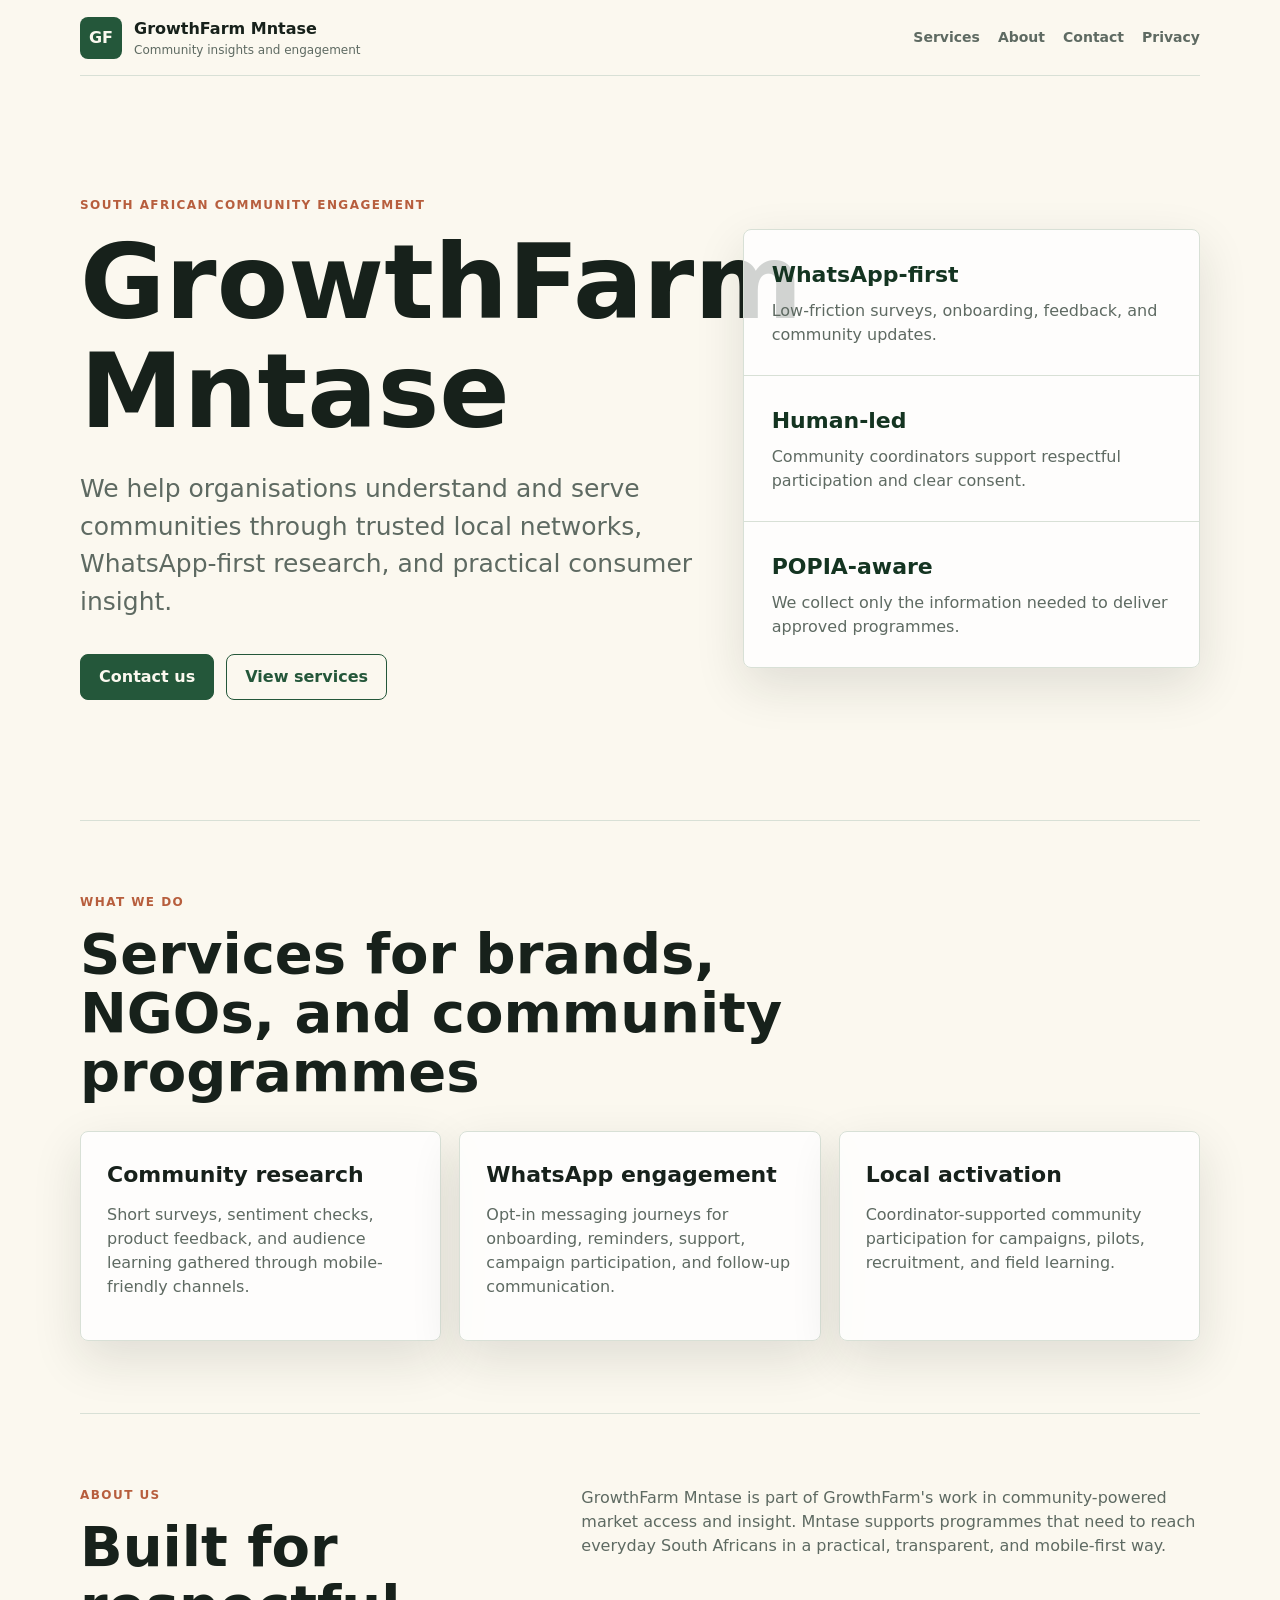
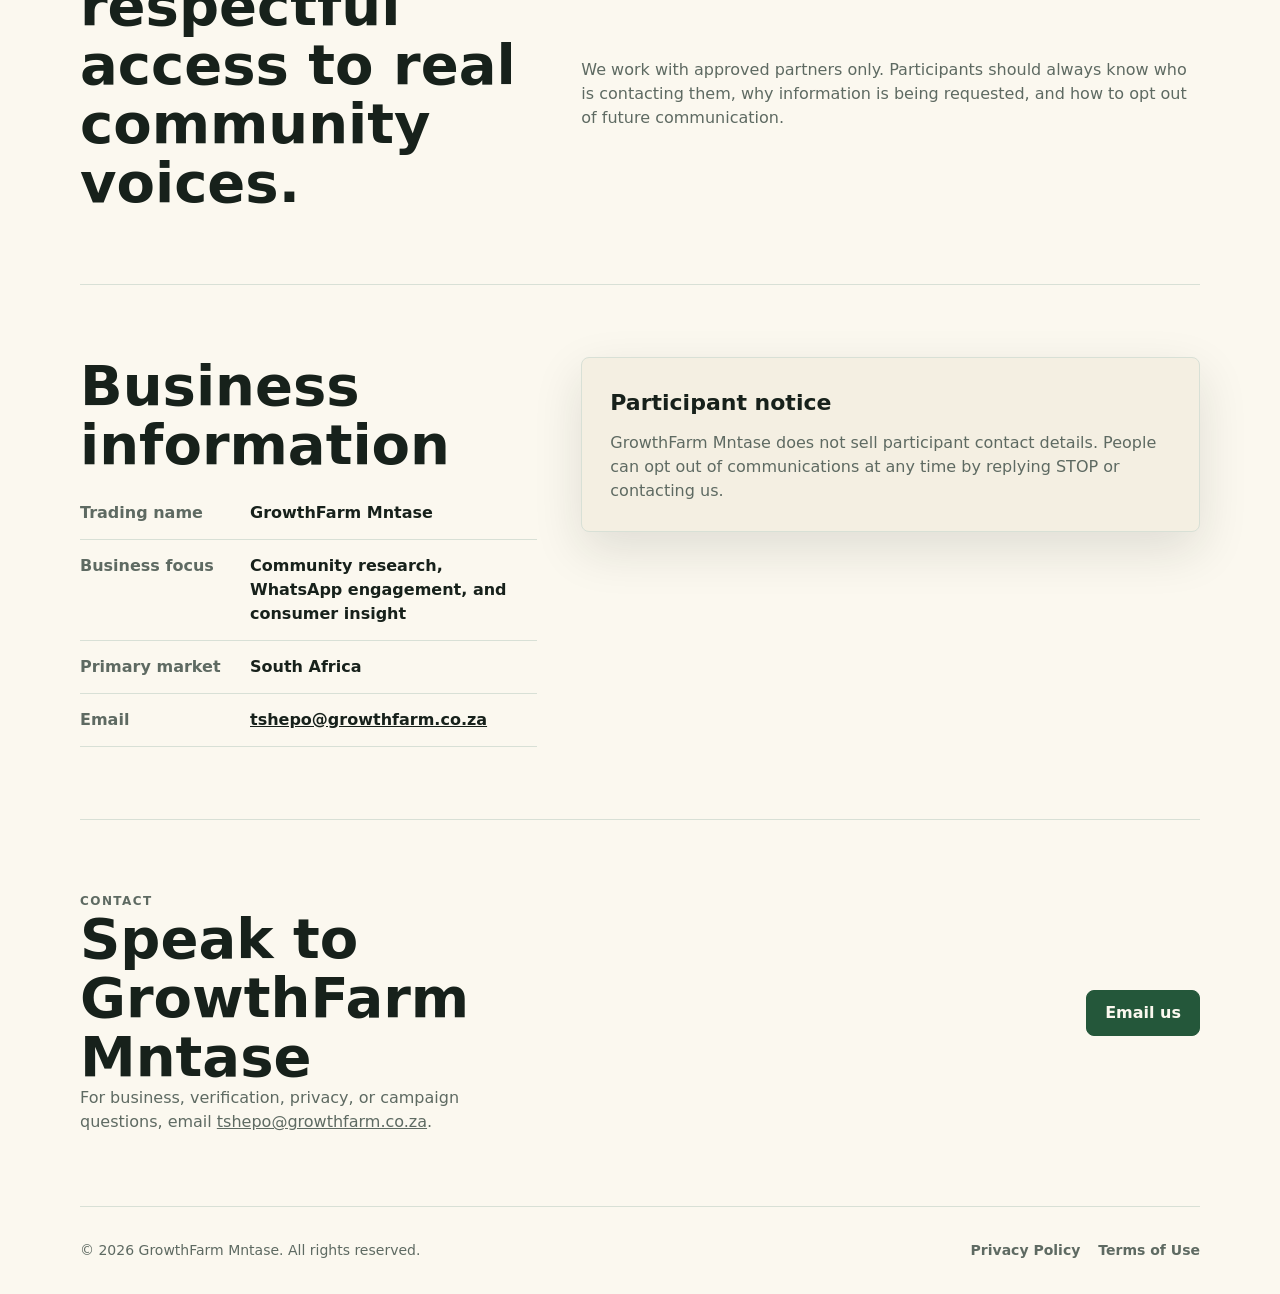
==== index.html @ 59406ae2 "mntase website" ====
<!doctype html>
<html lang="en">
  <head>
    <meta charset="utf-8" />
    <meta name="viewport" content="width=device-width, initial-scale=1" />
    <meta
      name="description"
      content="GrowthFarm Mntase is a South African community research and WhatsApp engagement platform connecting brands with everyday consumers."
    />
    <title>GrowthFarm Mntase | Community Engagement Platform</title>
    <link rel="stylesheet" href="./styles.css" />
  </head>
  <body>
    <header class="site-header">
      <a class="brand" href="./index.html" aria-label="GrowthFarm Mntase home">
        <span class="brand-mark">GF</span>
        <span>
          <strong>GrowthFarm Mntase</strong>
          <small>Community insights and engagement</small>
        </span>
      </a>
      <nav aria-label="Main navigation">
        <a href="#services">Services</a>
        <a href="#about">About</a>
        <a href="#contact">Contact</a>
        <a href="./privacy.html">Privacy</a>
      </nav>
    </header>

    <main>
      <section class="hero">
        <div class="hero-copy">
          <p class="eyebrow">South African community engagement</p>
          <h1>GrowthFarm Mntase</h1>
          <p class="lede">
            We help organisations understand and serve communities through trusted local
            networks, WhatsApp-first research, and practical consumer insight.
          </p>
          <div class="actions">
            <a class="button primary" href="#contact">Contact us</a>
            <a class="button secondary" href="#services">View services</a>
          </div>
        </div>
        <div class="hero-panel" aria-label="GrowthFarm Mntase summary">
          <div>
            <span class="metric">WhatsApp-first</span>
            <p>Low-friction surveys, onboarding, feedback, and community updates.</p>
          </div>
          <div>
            <span class="metric">Human-led</span>
            <p>Community coordinators support respectful participation and clear consent.</p>
          </div>
          <div>
            <span class="metric">POPIA-aware</span>
            <p>We collect only the information needed to deliver approved programmes.</p>
          </div>
        </div>
      </section>

      <section id="services" class="section">
        <div class="section-heading">
          <p class="eyebrow">What we do</p>
          <h2>Services for brands, NGOs, and community programmes</h2>
        </div>
        <div class="grid">
          <article class="card">
            <h3>Community research</h3>
            <p>
              Short surveys, sentiment checks, product feedback, and audience learning
              gathered through mobile-friendly channels.
            </p>
          </article>
          <article class="card">
            <h3>WhatsApp engagement</h3>
            <p>
              Opt-in messaging journeys for onboarding, reminders, support, campaign
              participation, and follow-up communication.
            </p>
          </article>
          <article class="card">
            <h3>Local activation</h3>
            <p>
              Coordinator-supported community participation for campaigns, pilots,
              recruitment, and field learning.
            </p>
          </article>
        </div>
      </section>

      <section id="about" class="section split">
        <div>
          <p class="eyebrow">About us</p>
          <h2>Built for respectful access to real community voices.</h2>
        </div>
        <div class="body-copy">
          <p>
            GrowthFarm Mntase is part of GrowthFarm's work in community-powered
            market access and insight. Mntase supports programmes that need to reach
            everyday South Africans in a practical, transparent, and mobile-first way.
          </p>
          <p>
            We work with approved partners only. Participants should always know who
            is contacting them, why information is being requested, and how to opt out
            of future communication.
          </p>
        </div>
      </section>

      <section class="section trust">
        <div>
          <h2>Business information</h2>
          <dl class="details">
            <div>
              <dt>Trading name</dt>
              <dd>GrowthFarm Mntase</dd>
            </div>
            <div>
              <dt>Business focus</dt>
              <dd>Community research, WhatsApp engagement, and consumer insight</dd>
            </div>
            <div>
              <dt>Primary market</dt>
              <dd>South Africa</dd>
            </div>
            <div>
              <dt>Email</dt>
              <dd><a href="mailto:tshepo@growthfarm.co.za">tshepo@growthfarm.co.za</a></dd>
            </div>
          </dl>
        </div>
        <aside class="notice">
          <h3>Participant notice</h3>
          <p>
            GrowthFarm Mntase does not sell participant contact details. People can
            opt out of communications at any time by replying STOP or contacting us.
          </p>
        </aside>
      </section>

      <section id="contact" class="section contact">
        <div>
          <p class="eyebrow">Contact</p>
          <h2>Speak to GrowthFarm Mntase</h2>
          <p>
            For business, verification, privacy, or campaign questions, email
            <a href="mailto:tshepo@growthfarm.co.za">tshepo@growthfarm.co.za</a>.
          </p>
        </div>
        <a class="button primary" href="mailto:tshepo@growthfarm.co.za">Email us</a>
      </section>
    </main>

    <footer class="site-footer">
      <p>&copy; 2026 GrowthFarm Mntase. All rights reserved.</p>
      <nav aria-label="Footer navigation">
        <a href="./privacy.html">Privacy Policy</a>
        <a href="./terms.html">Terms of Use</a>
      </nav>
    </footer>
  </body>
</html>
---- styles.css ----
:root {
  --ink: #17211b;
  --muted: #5e6a62;
  --line: #d8e0d6;
  --paper: #fbf8ef;
  --white: #ffffff;
  --green: #24573a;
  --green-dark: #143421;
  --gold: #b68b34;
  --clay: #b75e3d;
  --shadow: 0 18px 50px rgba(23, 33, 27, 0.12);
}

* {
  box-sizing: border-box;
}

html {
  scroll-behavior: smooth;
}

body {
  margin: 0;
  background: var(--paper);
  color: var(--ink);
  font-family: Inter, ui-sans-serif, system-ui, -apple-system, BlinkMacSystemFont, "Segoe UI", sans-serif;
  line-height: 1.5;
}

a {
  color: inherit;
}

.site-header,
.site-footer {
  display: flex;
  align-items: center;
  justify-content: space-between;
  gap: 24px;
  width: min(1120px, calc(100% - 32px));
  margin: 0 auto;
}

.site-header {
  min-height: 76px;
  border-bottom: 1px solid var(--line);
}

.brand {
  display: inline-flex;
  align-items: center;
  gap: 12px;
  text-decoration: none;
}

.brand-mark {
  display: grid;
  place-items: center;
  width: 42px;
  height: 42px;
  border-radius: 8px;
  background: var(--green);
  color: var(--paper);
  font-weight: 800;
}

.brand strong,
.brand small {
  display: block;
}

.brand small {
  color: var(--muted);
  font-size: 12px;
}

nav {
  display: flex;
  align-items: center;
  flex-wrap: wrap;
  gap: 18px;
}

nav a {
  color: var(--muted);
  font-size: 14px;
  font-weight: 650;
  text-decoration: none;
}

nav a:hover {
  color: var(--green);
}

main {
  width: min(1120px, calc(100% - 32px));
  margin: 0 auto;
}

.hero {
  display: grid;
  grid-template-columns: minmax(0, 1.15fr) minmax(280px, 0.85fr);
  gap: 44px;
  align-items: center;
  min-height: calc(100vh - 156px);
  padding: 72px 0;
}

.hero-copy h1,
.section h2,
.legal h1,
.legal h2 {
  margin: 0;
  line-height: 1.05;
  letter-spacing: 0;
}

.hero-copy h1 {
  max-width: 780px;
  font-size: clamp(52px, 9vw, 104px);
}

.eyebrow {
  margin: 0 0 14px;
  color: var(--clay);
  font-size: 12px;
  font-weight: 800;
  letter-spacing: 0.12em;
  text-transform: uppercase;
}

.lede {
  max-width: 650px;
  margin: 24px 0 0;
  color: var(--muted);
  font-size: clamp(19px, 3vw, 25px);
}

.actions {
  display: flex;
  flex-wrap: wrap;
  gap: 12px;
  margin-top: 34px;
}

.button {
  display: inline-flex;
  align-items: center;
  justify-content: center;
  min-height: 46px;
  padding: 0 18px;
  border: 1px solid var(--green);
  border-radius: 8px;
  font-weight: 750;
  text-decoration: none;
}

.button.primary {
  background: var(--green);
  color: var(--paper);
}

.button.secondary {
  background: transparent;
  color: var(--green);
}

.hero-panel,
.notice,
.card {
  border: 1px solid var(--line);
  border-radius: 8px;
  background: rgba(255, 255, 255, 0.8);
  box-shadow: var(--shadow);
}

.hero-panel {
  display: grid;
  gap: 0;
  overflow: hidden;
}

.hero-panel > div {
  padding: 28px;
}

.hero-panel > div + div {
  border-top: 1px solid var(--line);
}

.metric {
  display: block;
  margin-bottom: 8px;
  color: var(--green-dark);
  font-size: 22px;
  font-weight: 850;
}

.hero-panel p,
.card p,
.notice p,
.body-copy p,
.contact p,
.legal p {
  margin: 0;
  color: var(--muted);
}

.section {
  padding: 72px 0;
  border-top: 1px solid var(--line);
}

.section-heading {
  max-width: 720px;
}

.section h2,
.legal h1 {
  font-size: clamp(34px, 5vw, 56px);
}

.grid {
  display: grid;
  grid-template-columns: repeat(3, minmax(0, 1fr));
  gap: 18px;
  margin-top: 30px;
}

.card {
  min-height: 210px;
  padding: 26px;
}

.card h3,
.notice h3 {
  margin: 0 0 12px;
  font-size: 22px;
}

.split,
.trust,
.contact {
  display: grid;
  grid-template-columns: minmax(0, 0.85fr) minmax(0, 1.15fr);
  gap: 44px;
}

.body-copy {
  display: grid;
  gap: 18px;
}

.details {
  display: grid;
  gap: 14px;
  margin: 26px 0 0;
}

.details div {
  display: grid;
  grid-template-columns: 150px 1fr;
  gap: 20px;
  padding-bottom: 14px;
  border-bottom: 1px solid var(--line);
}

dt {
  color: var(--muted);
  font-weight: 700;
}

dd {
  margin: 0;
  font-weight: 750;
}

.notice {
  align-self: start;
  padding: 28px;
  background: #f4efe2;
}

.contact {
  align-items: center;
}

.contact .button {
  justify-self: end;
}

.legal {
  max-width: 780px;
  padding: 72px 0;
}

.legal h2 {
  margin-top: 34px;
  font-size: 28px;
}

.legal p {
  margin-top: 14px;
  font-size: 17px;
}

.site-footer {
  min-height: 88px;
  border-top: 1px solid var(--line);
  color: var(--muted);
  font-size: 14px;
}

@media (max-width: 820px) {
  .site-header,
  .site-footer,
  .hero,
  .split,
  .trust,
  .contact {
    align-items: start;
    grid-template-columns: 1fr;
  }

  .site-header,
  .site-footer {
    flex-direction: column;
    padding: 18px 0;
  }

  .hero {
    min-height: auto;
    padding: 52px 0;
  }

  .grid {
    grid-template-columns: 1fr;
  }

  .details div {
    grid-template-columns: 1fr;
    gap: 4px;
  }

  .contact .button {
    justify-self: start;
  }
}
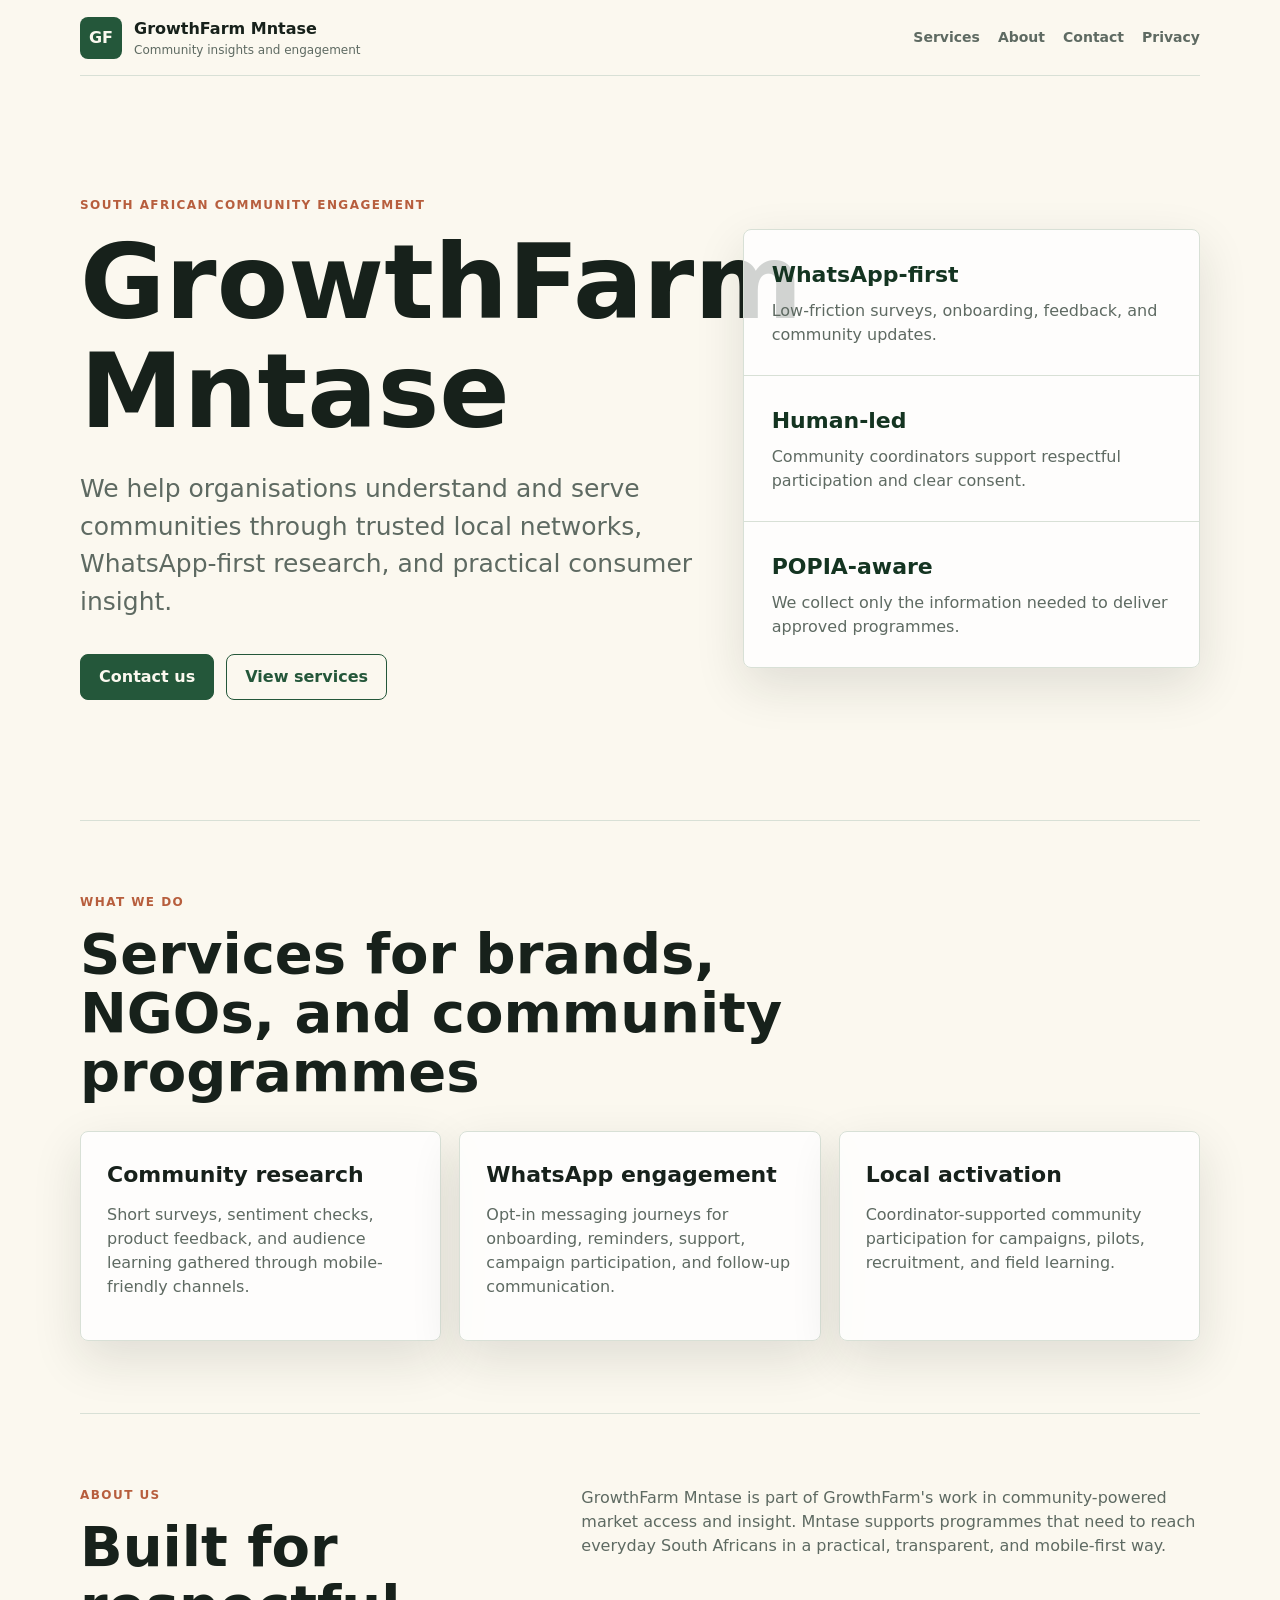
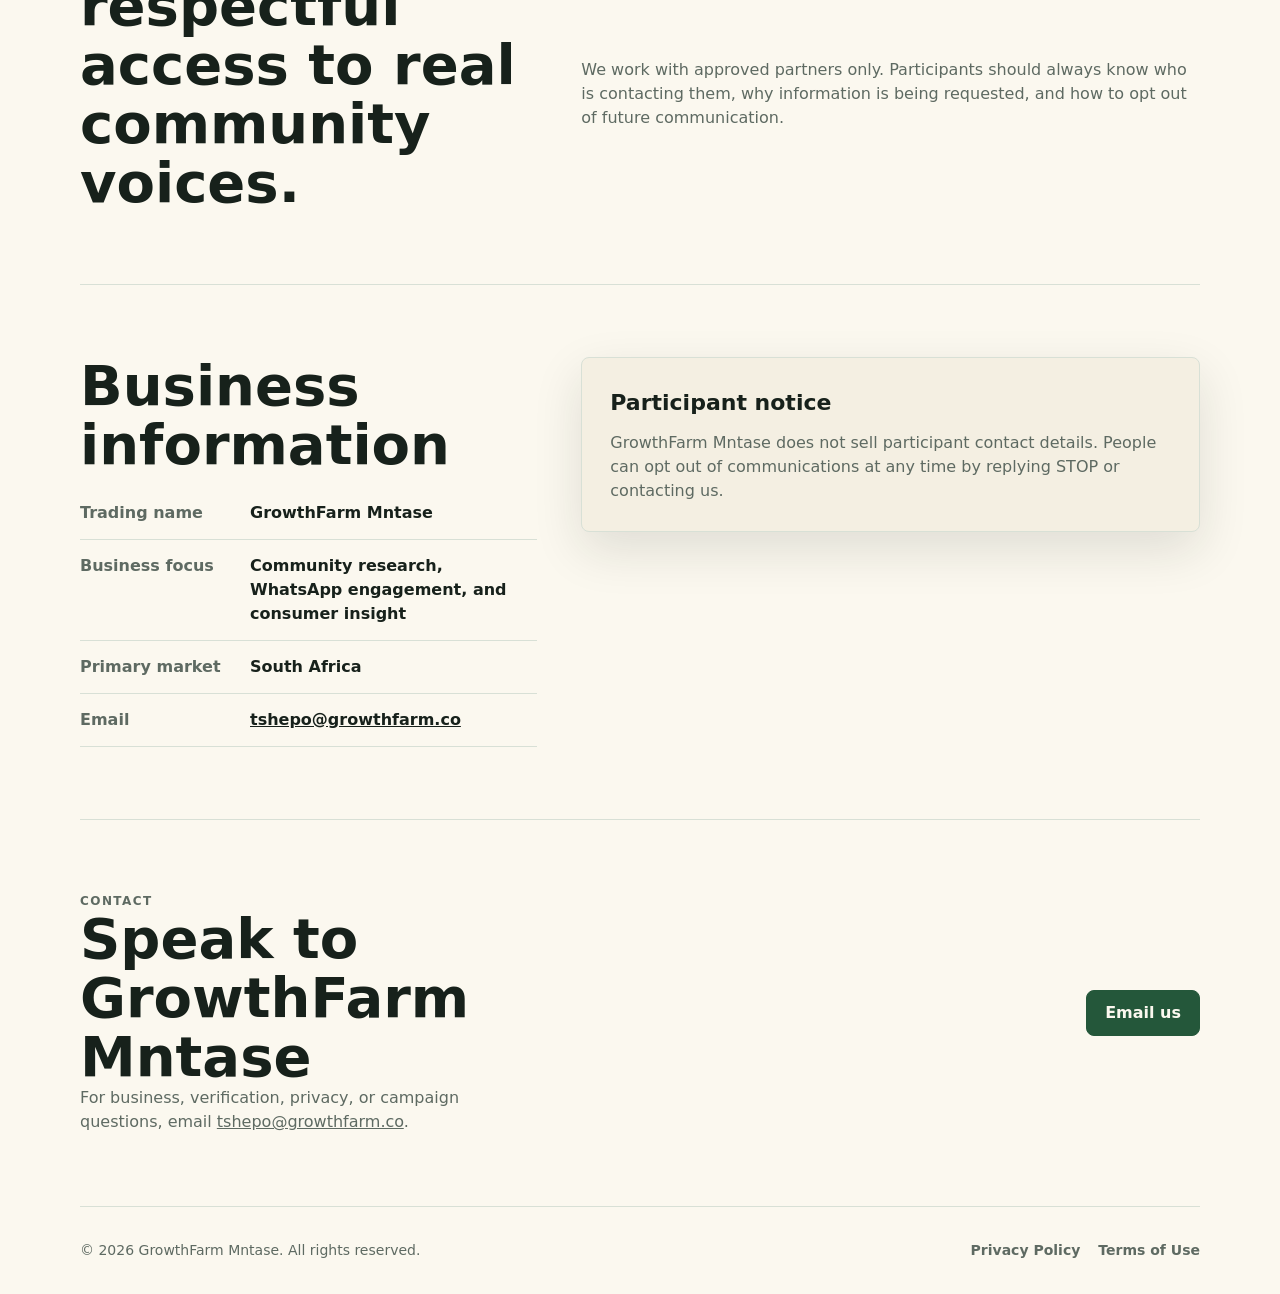
==== commit 2d5396c2: "mntase website" ====
--- a/index.html
+++ b/index.html
@@ -124,7 +124,7 @@
             </div>
             <div>
               <dt>Email</dt>
-              <dd><a href="mailto:tshepo@growthfarm.co.za">tshepo@growthfarm.co.za</a></dd>
+              <dd><a href="mailto:tshepo@growthfarm.co">tshepo@growthfarm.co</a></dd>
             </div>
           </dl>
         </div>
@@ -143,10 +143,10 @@
           <h2>Speak to GrowthFarm Mntase</h2>
           <p>
             For business, verification, privacy, or campaign questions, email
-            <a href="mailto:tshepo@growthfarm.co.za">tshepo@growthfarm.co.za</a>.
+            <a href="mailto:tshepo@growthfarm.co">tshepo@growthfarm.co</a>.
           </p>
         </div>
-        <a class="button primary" href="mailto:tshepo@growthfarm.co.za">Email us</a>
+        <a class="button primary" href="mailto:tshepo@growthfarm.co">Email us</a>
       </section>
     </main>
 
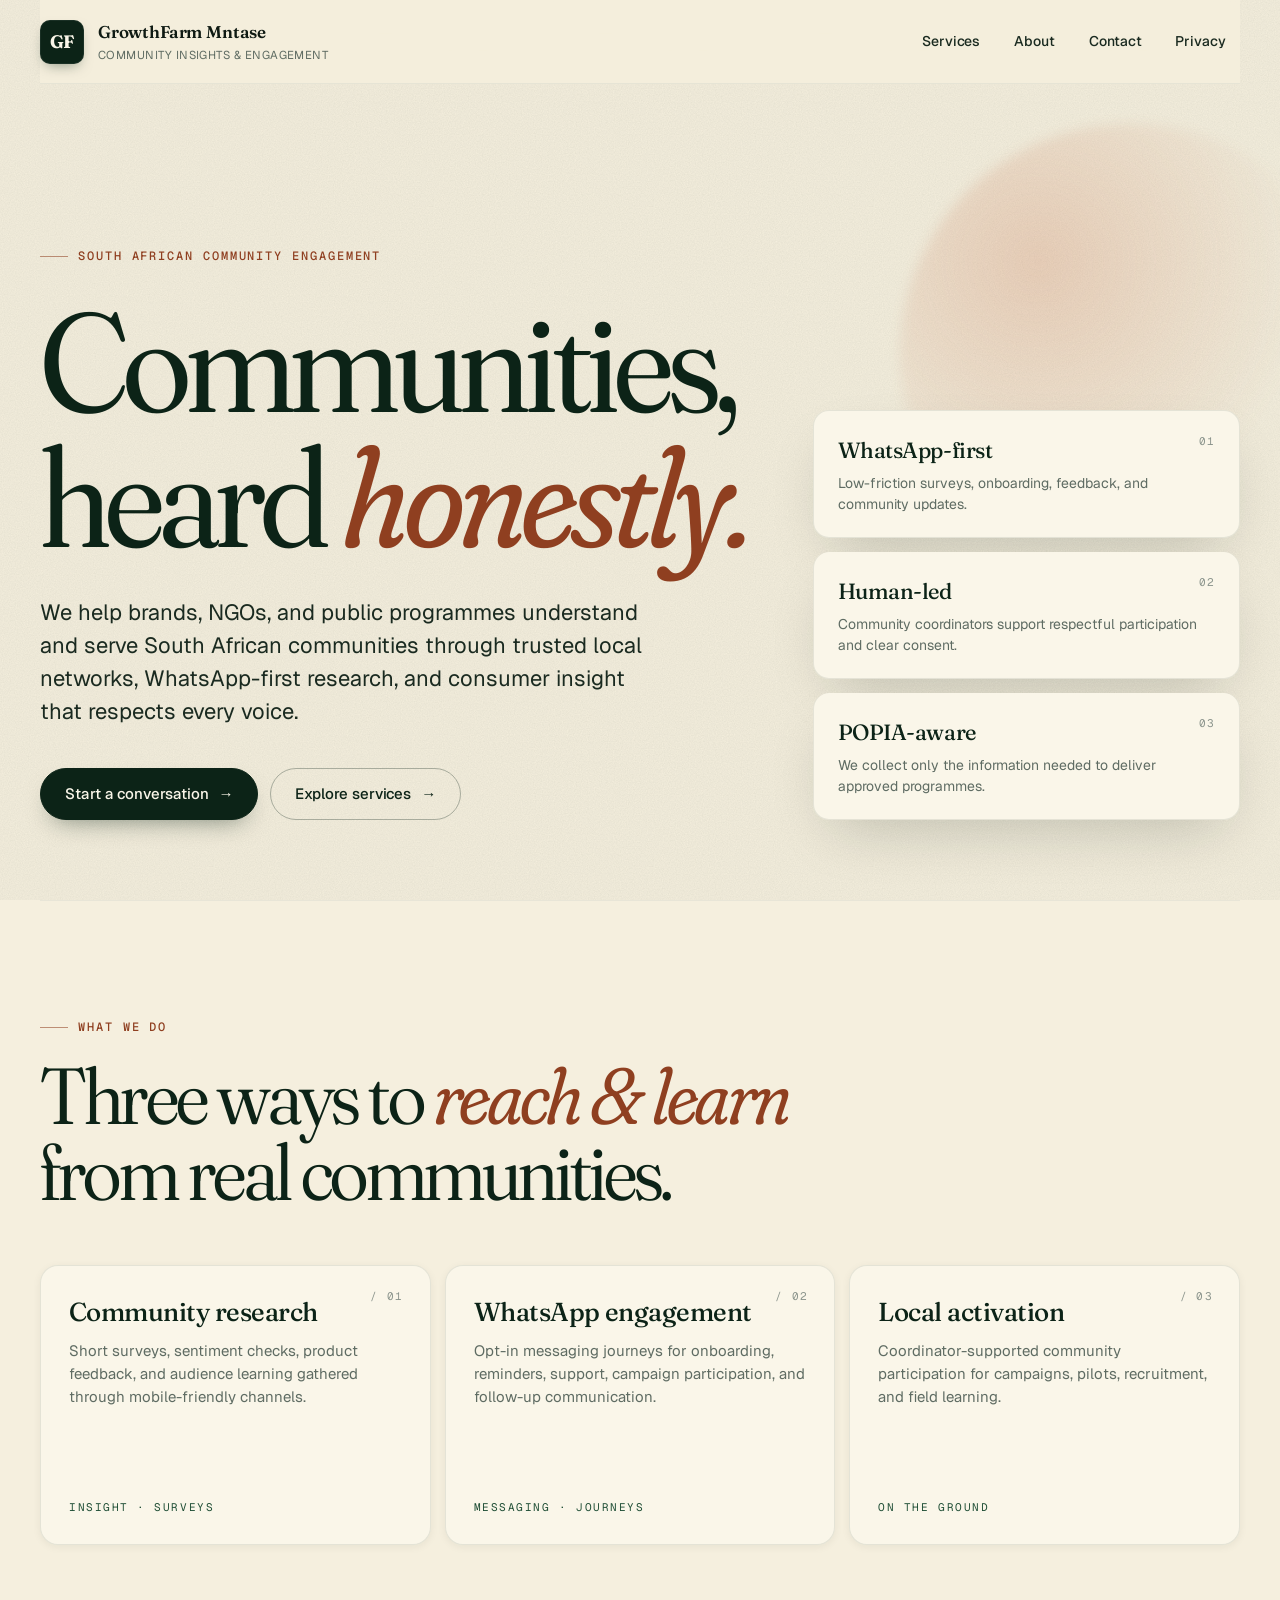
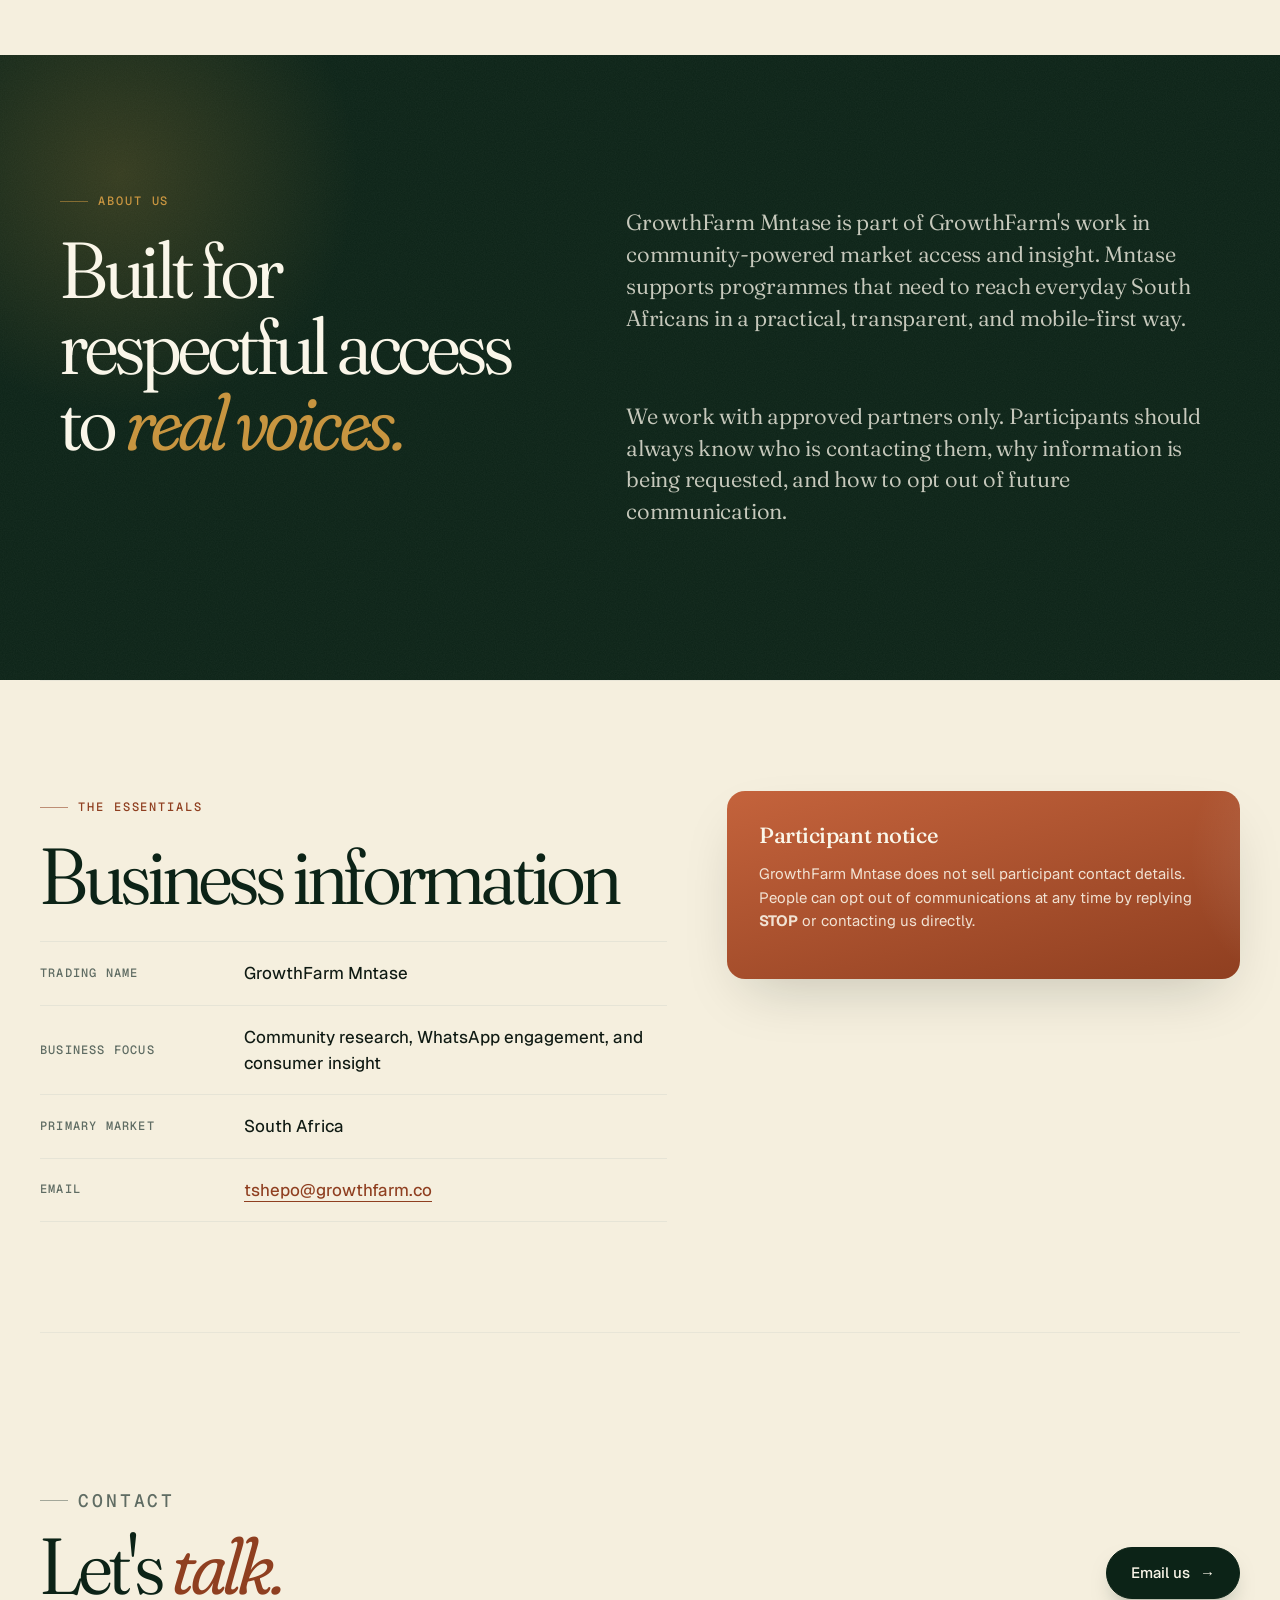
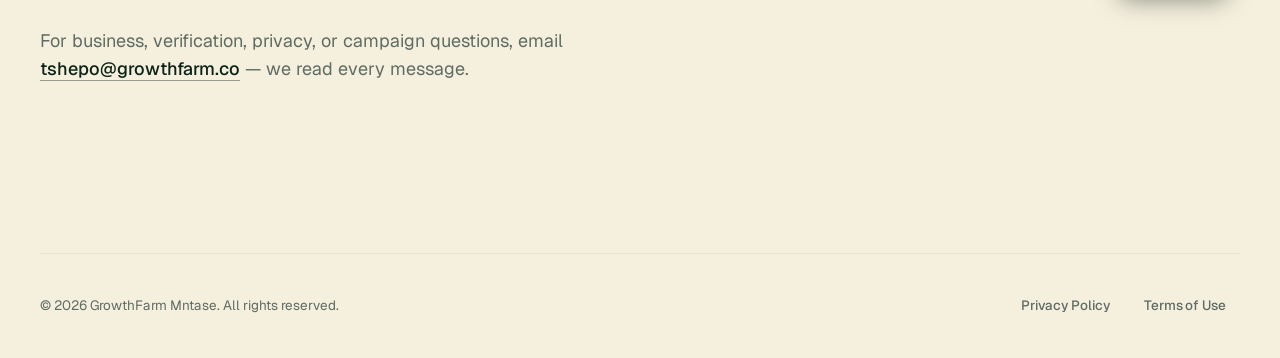
==== commit 1c4246b8: "auto-commit for b479ead3-b35b-4566-b321-799186b040b1" ====
--- a/index.html
+++ b/index.html
@@ -7,41 +7,52 @@
       name="description"
       content="GrowthFarm Mntase is a South African community research and WhatsApp engagement platform connecting brands with everyday consumers."
     />
-    <title>GrowthFarm Mntase | Community Engagement Platform</title>
+    <meta name="theme-color" content="#0c2317" />
+    <title>GrowthFarm Mntase — Community Engagement, made human.</title>
+    <link rel="preconnect" href="https://fonts.googleapis.com" />
+    <link rel="preconnect" href="https://fonts.gstatic.com" crossorigin />
+    <link
+      href="https://fonts.googleapis.com/css2?family=Fraunces:ital,opsz,wght,SOFT,WONK@0,9..144,300..700,30..100,0..1;1,9..144,300..700,30..100,0..1&family=Geist:wght@300;400;500;600&family=Geist+Mono:wght@400;500&display=swap"
+      rel="stylesheet"
+    />
     <link rel="stylesheet" href="./styles.css" />
   </head>
   <body>
     <header class="site-header">
       <a class="brand" href="./index.html" aria-label="GrowthFarm Mntase home">
-        <span class="brand-mark">GF</span>
+        <span class="brand-mark" aria-hidden="true">GF</span>
         <span>
           <strong>GrowthFarm Mntase</strong>
-          <small>Community insights and engagement</small>
+          <small>Community insights &amp; engagement</small>
         </span>
       </a>
       <nav aria-label="Main navigation">
-        <a href="#services">Services</a>
-        <a href="#about">About</a>
-        <a href="#contact">Contact</a>
-        <a href="./privacy.html">Privacy</a>
+        <a href="#services" data-testid="nav-services">Services</a>
+        <a href="#about" data-testid="nav-about">About</a>
+        <a href="#contact" data-testid="nav-contact">Contact</a>
+        <a href="./privacy.html" data-testid="nav-privacy">Privacy</a>
       </nav>
     </header>
 
     <main>
-      <section class="hero">
+      <section class="hero" data-testid="hero-section">
         <div class="hero-copy">
           <p class="eyebrow">South African community engagement</p>
-          <h1>GrowthFarm Mntase</h1>
+          <h1>
+            Communities,<br />
+            heard <span class="accent">honestly.</span>
+          </h1>
           <p class="lede">
-            We help organisations understand and serve communities through trusted local
-            networks, WhatsApp-first research, and practical consumer insight.
+            We help brands, NGOs, and public programmes understand and serve South African
+            communities through trusted local networks, WhatsApp-first research, and
+            consumer insight that respects every voice.
           </p>
           <div class="actions">
-            <a class="button primary" href="#contact">Contact us</a>
-            <a class="button secondary" href="#services">View services</a>
+            <a class="button primary" href="#contact" data-testid="hero-cta-contact">Start a conversation</a>
+            <a class="button secondary" href="#services" data-testid="hero-cta-services">Explore services</a>
           </div>
         </div>
-        <div class="hero-panel" aria-label="GrowthFarm Mntase summary">
+        <div class="hero-panel" aria-label="GrowthFarm Mntase summary" data-testid="hero-panel">
           <div>
             <span class="metric">WhatsApp-first</span>
             <p>Low-friction surveys, onboarding, feedback, and community updates.</p>
@@ -57,40 +68,43 @@
         </div>
       </section>
 
-      <section id="services" class="section">
+      <section id="services" class="section" data-testid="services-section">
         <div class="section-heading">
           <p class="eyebrow">What we do</p>
-          <h2>Services for brands, NGOs, and community programmes</h2>
+          <h2>Three ways to <span class="accent">reach &amp; learn</span> from real communities.</h2>
         </div>
         <div class="grid">
-          <article class="card">
+          <article class="card" data-testid="card-research">
             <h3>Community research</h3>
             <p>
               Short surveys, sentiment checks, product feedback, and audience learning
               gathered through mobile-friendly channels.
             </p>
+            <span class="tag">Insight · Surveys</span>
           </article>
-          <article class="card">
+          <article class="card" data-testid="card-whatsapp">
             <h3>WhatsApp engagement</h3>
             <p>
               Opt-in messaging journeys for onboarding, reminders, support, campaign
               participation, and follow-up communication.
             </p>
+            <span class="tag">Messaging · Journeys</span>
           </article>
-          <article class="card">
+          <article class="card" data-testid="card-activation">
             <h3>Local activation</h3>
             <p>
               Coordinator-supported community participation for campaigns, pilots,
               recruitment, and field learning.
             </p>
+            <span class="tag">On the ground</span>
           </article>
         </div>
       </section>
 
-      <section id="about" class="section split">
+      <section id="about" class="section dark split" data-testid="about-section">
         <div>
           <p class="eyebrow">About us</p>
-          <h2>Built for respectful access to real community voices.</h2>
+          <h2>Built for respectful access to <span class="accent">real voices.</span></h2>
         </div>
         <div class="body-copy">
           <p>
@@ -106,8 +120,9 @@
         </div>
       </section>
 
-      <section class="section trust">
+      <section class="section trust" data-testid="trust-section">
         <div>
+          <p class="eyebrow">The essentials</p>
           <h2>Business information</h2>
           <dl class="details">
             <div>
@@ -128,25 +143,27 @@
             </div>
           </dl>
         </div>
-        <aside class="notice">
+        <aside class="notice" data-testid="participant-notice">
           <h3>Participant notice</h3>
           <p>
             GrowthFarm Mntase does not sell participant contact details. People can
-            opt out of communications at any time by replying STOP or contacting us.
+            opt out of communications at any time by replying <strong>STOP</strong> or
+            contacting us directly.
           </p>
         </aside>
       </section>
 
-      <section id="contact" class="section contact">
+      <section id="contact" class="section contact" data-testid="contact-section">
         <div>
           <p class="eyebrow">Contact</p>
-          <h2>Speak to GrowthFarm Mntase</h2>
+          <h2>Let's <span class="accent">talk.</span></h2>
           <p>
             For business, verification, privacy, or campaign questions, email
-            <a href="mailto:tshepo@growthfarm.co">tshepo@growthfarm.co</a>.
+            <a href="mailto:tshepo@growthfarm.co">tshepo@growthfarm.co</a>
+            — we read every message.
           </p>
         </div>
-        <a class="button primary" href="mailto:tshepo@growthfarm.co">Email us</a>
+        <a class="button primary" href="mailto:tshepo@growthfarm.co" data-testid="contact-email-btn">Email us</a>
       </section>
     </main>
 
--- a/styles.css
+++ b/styles.css
@@ -1,348 +1,718 @@
 :root {
-  --ink: #17211b;
-  --muted: #5e6a62;
-  --line: #d8e0d6;
-  --paper: #fbf8ef;
+  --ink: #0f1a13;
+  --ink-soft: #1a2a20;
+  --muted: #5f6c63;
+  --muted-2: #8c958d;
+  --line: #e3e1d4;
+  --line-2: #2a3a30;
+  --paper: #f5efde;
+  --paper-2: #ede5cf;
+  --cream: #faf6e9;
   --white: #ffffff;
-  --green: #24573a;
+  --green: #1f4e35;
+  --green-deep: #0c2317;
   --green-dark: #143421;
-  --gold: #b68b34;
-  --clay: #b75e3d;
-  --shadow: 0 18px 50px rgba(23, 33, 27, 0.12);
-}
-
-* {
-  box-sizing: border-box;
-}
-
-html {
-  scroll-behavior: smooth;
-}
+  --gold: #c89540;
+  --clay: #c4633c;
+  --clay-deep: #8f3f20;
+  --shadow-sm: 0 2px 8px rgba(15, 26, 19, 0.06);
+  --shadow: 0 24px 60px -20px rgba(15, 26, 19, 0.22);
+  --shadow-lg: 0 40px 80px -30px rgba(15, 26, 19, 0.35);
+  --radius: 4px;
+  --radius-lg: 18px;
+}
+
+* { box-sizing: border-box; }
+
+html { scroll-behavior: smooth; }
 
 body {
   margin: 0;
   background: var(--paper);
   color: var(--ink);
-  font-family: Inter, ui-sans-serif, system-ui, -apple-system, BlinkMacSystemFont, "Segoe UI", sans-serif;
-  line-height: 1.5;
-}
-
-a {
-  color: inherit;
-}
-
+  font-family: "Geist", "Inter Tight", ui-sans-serif, system-ui, -apple-system, "Segoe UI", sans-serif;
+  font-feature-settings: "ss01", "cv11";
+  line-height: 1.55;
+  -webkit-font-smoothing: antialiased;
+  text-rendering: optimizeLegibility;
+  overflow-x: hidden;
+  position: relative;
+}
+
+/* Subtle paper grain — applied to body via pseudo */
+body::before {
+  content: "";
+  position: fixed;
+  inset: 0;
+  pointer-events: none;
+  z-index: 1;
+  opacity: 0.5;
+  mix-blend-mode: multiply;
+  background-image: url("data:image/svg+xml;utf8,<svg xmlns='http://www.w3.org/2000/svg' width='220' height='220'><filter id='n'><feTurbulence type='fractalNoise' baseFrequency='0.85' numOctaves='2' stitchTiles='stitch'/><feColorMatrix values='0 0 0 0 0.06 0 0 0 0 0.1 0 0 0 0 0.07 0 0 0 0.18 0'/></filter><rect width='100%25' height='100%25' filter='url(%23n)'/></svg>");
+}
+
+body > * { position: relative; z-index: 2; }
+
+a { color: inherit; }
+
+::selection {
+  background: var(--green-deep);
+  color: var(--cream);
+}
+
+/* ------- HEADER (shared, kept consistent) ------- */
 .site-header,
 .site-footer {
   display: flex;
   align-items: center;
   justify-content: space-between;
   gap: 24px;
-  width: min(1120px, calc(100% - 32px));
+  width: min(1200px, calc(100% - 40px));
   margin: 0 auto;
 }
 
 .site-header {
-  min-height: 76px;
-  border-bottom: 1px solid var(--line);
+  min-height: 84px;
+  position: sticky;
+  top: 0;
+  background: color-mix(in oklab, var(--paper) 86%, transparent);
+  backdrop-filter: saturate(140%) blur(14px);
+  -webkit-backdrop-filter: saturate(140%) blur(14px);
+  border-bottom: 1px solid color-mix(in oklab, var(--line) 80%, transparent);
+  z-index: 50;
 }
 
 .brand {
   display: inline-flex;
   align-items: center;
-  gap: 12px;
+  gap: 14px;
   text-decoration: none;
-}
+  transition: transform 0.4s cubic-bezier(.2,.8,.2,1);
+}
+
+.brand:hover { transform: translateY(-1px); }
 
 .brand-mark {
   display: grid;
   place-items: center;
-  width: 42px;
-  height: 42px;
-  border-radius: 8px;
-  background: var(--green);
-  color: var(--paper);
-  font-weight: 800;
+  width: 44px;
+  height: 44px;
+  border-radius: 10px;
+  background: var(--green-deep);
+  color: var(--cream);
+  font-family: "Fraunces", serif;
+  font-weight: 700;
+  font-size: 18px;
+  letter-spacing: -0.02em;
+  box-shadow: inset 0 0 0 1px rgba(255,255,255,0.06), 0 6px 14px -6px rgba(12,35,23,0.5);
 }
 
 .brand strong,
-.brand small {
-  display: block;
+.brand small { display: block; }
+
+.brand strong {
+  font-family: "Fraunces", serif;
+  font-weight: 600;
+  font-size: 17px;
+  letter-spacing: -0.01em;
 }
 
 .brand small {
   color: var(--muted);
-  font-size: 12px;
+  font-size: 11.5px;
+  letter-spacing: 0.04em;
+  text-transform: uppercase;
 }
 
 nav {
   display: flex;
   align-items: center;
   flex-wrap: wrap;
-  gap: 18px;
+  gap: 6px;
 }
 
 nav a {
-  color: var(--muted);
+  position: relative;
+  padding: 8px 14px;
+  color: var(--ink-soft);
   font-size: 14px;
-  font-weight: 650;
+  font-weight: 500;
+  letter-spacing: -0.005em;
   text-decoration: none;
+  border-radius: 999px;
+  transition: color 0.25s ease, background-color 0.25s ease;
 }
 
 nav a:hover {
-  color: var(--green);
+  color: var(--green-deep);
+  background: color-mix(in oklab, var(--green) 9%, transparent);
 }
 
 main {
-  width: min(1120px, calc(100% - 32px));
+  width: min(1200px, calc(100% - 40px));
   margin: 0 auto;
 }
 
+/* ------- HERO ------- */
 .hero {
-  display: grid;
-  grid-template-columns: minmax(0, 1.15fr) minmax(280px, 0.85fr);
-  gap: 44px;
-  align-items: center;
-  min-height: calc(100vh - 156px);
-  padding: 72px 0;
-}
+  position: relative;
+  display: grid;
+  grid-template-columns: minmax(0, 1.25fr) minmax(320px, 0.75fr);
+  gap: 60px;
+  align-items: end;
+  min-height: calc(100vh - 84px);
+  padding: 80px 0 80px;
+}
+
+.hero::after {
+  content: "";
+  position: absolute;
+  right: -120px;
+  top: 40px;
+  width: 460px;
+  height: 460px;
+  border-radius: 50%;
+  background: radial-gradient(circle at 30% 30%, rgba(196,99,60,0.22), rgba(196,99,60,0) 60%);
+  filter: blur(6px);
+  pointer-events: none;
+  z-index: 0;
+}
+
+.hero-copy { position: relative; z-index: 1; }
 
 .hero-copy h1,
 .section h2,
 .legal h1,
 .legal h2 {
   margin: 0;
-  line-height: 1.05;
-  letter-spacing: 0;
+  font-family: "Fraunces", "Cormorant Garamond", Georgia, serif;
+  font-weight: 380;
+  font-variation-settings: "opsz" 144, "SOFT" 50, "WONK" 0;
+  line-height: 0.96;
+  letter-spacing: -0.035em;
+  color: var(--green-deep);
 }
 
 .hero-copy h1 {
-  max-width: 780px;
-  font-size: clamp(52px, 9vw, 104px);
+  max-width: 980px;
+  font-size: clamp(64px, 11vw, 168px);
+  margin-top: 22px;
+}
+
+.hero-copy h1 .accent {
+  font-style: italic;
+  font-variation-settings: "opsz" 144, "SOFT" 100, "WONK" 1;
+  color: var(--clay-deep);
 }
 
 .eyebrow {
-  margin: 0 0 14px;
-  color: var(--clay);
+  display: inline-flex;
+  align-items: center;
+  gap: 10px;
+  margin: 0 0 6px;
+  color: var(--clay-deep);
+  font-family: "Geist Mono", ui-monospace, "Menlo", monospace;
   font-size: 12px;
-  font-weight: 800;
-  letter-spacing: 0.12em;
+  font-weight: 500;
+  letter-spacing: 0.16em;
   text-transform: uppercase;
 }
 
+.eyebrow::before {
+  content: "";
+  width: 28px;
+  height: 1px;
+  background: currentColor;
+  opacity: 0.55;
+}
+
 .lede {
-  max-width: 650px;
-  margin: 24px 0 0;
-  color: var(--muted);
-  font-size: clamp(19px, 3vw, 25px);
+  max-width: 620px;
+  margin: 32px 0 0;
+  color: var(--ink-soft);
+  font-size: clamp(18px, 1.9vw, 22px);
+  line-height: 1.5;
+  font-weight: 400;
 }
 
 .actions {
   display: flex;
   flex-wrap: wrap;
   gap: 12px;
-  margin-top: 34px;
+  margin-top: 40px;
 }
 
 .button {
   display: inline-flex;
   align-items: center;
   justify-content: center;
-  min-height: 46px;
-  padding: 0 18px;
-  border: 1px solid var(--green);
-  border-radius: 8px;
-  font-weight: 750;
+  gap: 10px;
+  min-height: 52px;
+  padding: 0 24px;
+  border: 1px solid var(--green-deep);
+  border-radius: 999px;
+  font-family: "Geist", sans-serif;
+  font-weight: 500;
+  font-size: 15px;
+  letter-spacing: -0.005em;
   text-decoration: none;
-}
+  transition: transform 0.35s cubic-bezier(.2,.8,.2,1), background-color 0.25s, color 0.25s, box-shadow 0.35s;
+}
+
+.button::after {
+  content: "→";
+  font-family: "Fraunces", serif;
+  font-weight: 300;
+  transition: transform 0.35s cubic-bezier(.2,.8,.2,1);
+}
+
+.button:hover::after { transform: translateX(4px); }
 
 .button.primary {
-  background: var(--green);
-  color: var(--paper);
+  background: var(--green-deep);
+  color: var(--cream);
+  box-shadow: 0 12px 24px -12px rgba(12,35,23,0.5);
+}
+
+.button.primary:hover {
+  background: var(--ink);
+  transform: translateY(-2px);
+  box-shadow: 0 18px 30px -14px rgba(12,35,23,0.55);
 }
 
 .button.secondary {
   background: transparent;
-  color: var(--green);
-}
-
-.hero-panel,
-.notice,
-.card {
-  border: 1px solid var(--line);
-  border-radius: 8px;
-  background: rgba(255, 255, 255, 0.8);
+  color: var(--green-deep);
+  border-color: color-mix(in oklab, var(--green-deep) 30%, transparent);
+}
+
+.button.secondary:hover {
+  background: var(--green-deep);
+  color: var(--cream);
+  transform: translateY(-2px);
+}
+
+/* ------- HERO PANEL (cards on right) ------- */
+.hero-panel {
+  position: relative;
+  display: grid;
+  gap: 14px;
+  padding: 0;
+  z-index: 1;
+}
+
+.hero-panel > div {
+  position: relative;
+  padding: 22px 24px;
+  background: var(--cream);
+  border: 1px solid color-mix(in oklab, var(--line) 90%, transparent);
+  border-radius: 16px;
   box-shadow: var(--shadow);
-}
-
-.hero-panel {
-  display: grid;
-  gap: 0;
-  overflow: hidden;
-}
-
-.hero-panel > div {
-  padding: 28px;
-}
-
-.hero-panel > div + div {
-  border-top: 1px solid var(--line);
-}
+  transition: transform 0.4s cubic-bezier(.2,.8,.2,1), box-shadow 0.4s;
+}
+
+.hero-panel > div:hover {
+  transform: translateY(-3px);
+  box-shadow: var(--shadow-lg);
+}
+
+.hero-panel > div::before {
+  counter-increment: panel;
+  content: "0" counter(panel);
+  position: absolute;
+  top: 22px;
+  right: 24px;
+  font-family: "Geist Mono", ui-monospace, monospace;
+  font-size: 11px;
+  color: var(--muted-2);
+  letter-spacing: 0.1em;
+}
+
+.hero-panel { counter-reset: panel; }
 
 .metric {
   display: block;
-  margin-bottom: 8px;
-  color: var(--green-dark);
+  margin-bottom: 6px;
+  color: var(--green-deep);
+  font-family: "Fraunces", serif;
+  font-weight: 450;
   font-size: 22px;
-  font-weight: 850;
-}
-
-.hero-panel p,
-.card p,
-.notice p,
-.body-copy p,
-.contact p,
-.legal p {
+  letter-spacing: -0.02em;
+}
+
+.hero-panel p {
   margin: 0;
   color: var(--muted);
-}
-
+  font-size: 14px;
+  line-height: 1.5;
+}
+
+.hero-panel > div + div { border-top: none; }
+
+/* ------- SECTIONS ------- */
 .section {
-  padding: 72px 0;
-  border-top: 1px solid var(--line);
+  padding: 110px 0;
+  border-top: 1px solid color-mix(in oklab, var(--line) 70%, transparent);
 }
 
 .section-heading {
-  max-width: 720px;
+  max-width: 820px;
+  margin-bottom: 56px;
 }
 
 .section h2,
 .legal h1 {
-  font-size: clamp(34px, 5vw, 56px);
-}
-
+  font-size: clamp(40px, 6.2vw, 84px);
+  font-weight: 360;
+  margin-top: 14px;
+}
+
+.section h2 .accent,
+.hero-copy h1 .accent {
+  font-style: italic;
+  color: var(--clay-deep);
+}
+
+.section h2 .accent {
+  font-variation-settings: "opsz" 144, "SOFT" 100, "WONK" 1;
+}
+
+/* Services grid */
 .grid {
   display: grid;
   grid-template-columns: repeat(3, minmax(0, 1fr));
-  gap: 18px;
-  margin-top: 30px;
+  gap: 14px;
 }
 
 .card {
-  min-height: 210px;
-  padding: 26px;
+  position: relative;
+  display: flex;
+  flex-direction: column;
+  min-height: 280px;
+  padding: 32px 28px 28px;
+  background: var(--cream);
+  border: 1px solid color-mix(in oklab, var(--line) 90%, transparent);
+  border-radius: 18px;
+  box-shadow: var(--shadow-sm);
+  overflow: hidden;
+  transition: transform 0.45s cubic-bezier(.2,.8,.2,1), box-shadow 0.45s, border-color 0.45s;
+  counter-increment: cards;
+}
+
+.grid { counter-reset: cards; }
+
+.card::before {
+  content: "/ 0" counter(cards);
+  position: absolute;
+  top: 22px;
+  right: 26px;
+  font-family: "Geist Mono", ui-monospace, monospace;
+  font-size: 11px;
+  letter-spacing: 0.12em;
+  color: var(--muted-2);
+}
+
+.card::after {
+  content: "";
+  position: absolute;
+  inset: auto -40% -40% auto;
+  width: 220px;
+  height: 220px;
+  background: radial-gradient(circle, rgba(31,78,53,0.12), rgba(31,78,53,0) 70%);
+  border-radius: 50%;
+  transition: transform 0.6s cubic-bezier(.2,.8,.2,1), opacity 0.6s;
+  opacity: 0;
+}
+
+.card:hover {
+  transform: translateY(-6px);
+  box-shadow: var(--shadow);
+  border-color: color-mix(in oklab, var(--green) 30%, var(--line));
+}
+
+.card:hover::after {
+  opacity: 1;
+  transform: translate(-30px, -30px);
 }
 
 .card h3,
 .notice h3 {
   margin: 0 0 12px;
+  font-family: "Fraunces", serif;
+  font-weight: 480;
+  font-size: 26px;
+  letter-spacing: -0.02em;
+  color: var(--green-deep);
+  line-height: 1.1;
+}
+
+.card p {
+  margin: 0;
+  color: var(--muted);
+  font-size: 15px;
+  line-height: 1.55;
+}
+
+.card .tag {
+  margin-top: auto;
+  padding-top: 24px;
+  font-family: "Geist Mono", ui-monospace, monospace;
+  font-size: 11px;
+  letter-spacing: 0.14em;
+  text-transform: uppercase;
+  color: var(--green);
+}
+
+/* ------- ABOUT — DARK ACCENT SECTION ------- */
+.section.dark {
+  position: relative;
+  margin: 0 calc(50% - 50vw);
+  padding: 130px calc(50vw - min(600px, calc(50% - 20px))) 130px;
+  background: var(--green-deep);
+  color: var(--cream);
+  border: 0;
+  overflow: hidden;
+}
+
+.section.dark::before {
+  content: "";
+  position: absolute;
+  inset: 0;
+  opacity: 0.4;
+  background-image: url("data:image/svg+xml;utf8,<svg xmlns='http://www.w3.org/2000/svg' width='220' height='220'><filter id='n'><feTurbulence type='fractalNoise' baseFrequency='0.9' numOctaves='2' stitchTiles='stitch'/><feColorMatrix values='0 0 0 0 0.95 0 0 0 0 0.93 0 0 0 0 0.87 0 0 0 0.12 0'/></filter><rect width='100%25' height='100%25' filter='url(%23n)'/></svg>");
+  pointer-events: none;
+}
+
+.section.dark::after {
+  content: "";
+  position: absolute;
+  top: -120px;
+  left: -120px;
+  width: 480px;
+  height: 480px;
+  border-radius: 50%;
+  background: radial-gradient(circle, rgba(200,149,64,0.22), rgba(200,149,64,0) 70%);
+  pointer-events: none;
+}
+
+.section.dark > * { position: relative; z-index: 1; }
+
+.section.dark h2 { color: var(--cream); }
+.section.dark h2 .accent { color: var(--gold); }
+
+.section.dark .eyebrow { color: var(--gold); }
+.section.dark .body-copy p { color: color-mix(in oklab, var(--cream) 78%, transparent); }
+
+.section.split {
+  display: grid;
+  grid-template-columns: minmax(0, 0.9fr) minmax(0, 1.1fr);
+  gap: 80px;
+  align-items: start;
+}
+
+.body-copy {
+  display: grid;
+  gap: 22px;
+  font-size: 18px;
+  line-height: 1.65;
+  max-width: 620px;
+}
+
+.section.dark .body-copy p {
+  font-family: "Fraunces", serif;
+  font-weight: 350;
   font-size: 22px;
-}
-
-.split,
-.trust,
-.contact {
-  display: grid;
-  grid-template-columns: minmax(0, 0.85fr) minmax(0, 1.15fr);
-  gap: 44px;
-}
-
-.body-copy {
-  display: grid;
-  gap: 18px;
+  line-height: 1.45;
+  letter-spacing: -0.01em;
+}
+
+/* ------- TRUST ------- */
+.section.trust {
+  display: grid;
+  grid-template-columns: minmax(0, 1.1fr) minmax(0, 0.9fr);
+  gap: 60px;
+  align-items: start;
 }
 
 .details {
   display: grid;
-  gap: 14px;
-  margin: 26px 0 0;
+  gap: 0;
+  margin: 28px 0 0;
 }
 
 .details div {
   display: grid;
-  grid-template-columns: 150px 1fr;
-  gap: 20px;
-  padding-bottom: 14px;
-  border-bottom: 1px solid var(--line);
-}
+  grid-template-columns: 180px 1fr;
+  gap: 24px;
+  padding: 18px 0;
+  border-bottom: 1px solid color-mix(in oklab, var(--line) 80%, transparent);
+  transition: padding-left 0.3s ease;
+}
+
+.details div:hover { padding-left: 6px; }
+
+.details div:first-child { border-top: 1px solid color-mix(in oklab, var(--line) 80%, transparent); }
 
 dt {
   color: var(--muted);
-  font-weight: 700;
+  font-family: "Geist Mono", ui-monospace, monospace;
+  font-size: 12px;
+  font-weight: 500;
+  letter-spacing: 0.1em;
+  text-transform: uppercase;
+  align-self: center;
 }
 
 dd {
   margin: 0;
-  font-weight: 750;
-}
+  font-size: 17px;
+  font-weight: 450;
+  color: var(--ink);
+  align-self: center;
+}
+
+dd a { color: var(--clay-deep); text-decoration: none; border-bottom: 1px solid currentColor; transition: opacity 0.25s; }
+dd a:hover { opacity: 0.7; }
 
 .notice {
-  align-self: start;
-  padding: 28px;
-  background: #f4efe2;
-}
-
-.contact {
+  position: relative;
+  padding: 32px;
+  border-radius: 18px;
+  background: linear-gradient(165deg, var(--clay) 0%, var(--clay-deep) 100%);
+  color: var(--cream);
+  box-shadow: var(--shadow);
+  overflow: hidden;
+}
+
+.notice::before {
+  content: "";
+  position: absolute;
+  inset: -50% -50% auto auto;
+  width: 320px;
+  height: 320px;
+  background: radial-gradient(circle, rgba(255,255,255,0.18), rgba(255,255,255,0) 65%);
+  pointer-events: none;
+}
+
+.notice h3 { color: var(--cream); font-size: 22px; }
+.notice p { color: color-mix(in oklab, var(--cream) 88%, transparent); font-size: 15px; line-height: 1.55; }
+
+/* ------- CONTACT ------- */
+.section.contact {
+  display: grid;
+  grid-template-columns: minmax(0, 1fr) auto;
+  gap: 60px;
   align-items: center;
-}
-
-.contact .button {
-  justify-self: end;
-}
-
+  padding: 130px 0;
+}
+
+.section.contact h2 { margin-top: 12px; }
+
+.section.contact p {
+  margin: 24px 0 0;
+  color: var(--muted);
+  font-size: 18px;
+  max-width: 560px;
+}
+
+.section.contact p a {
+  color: var(--green-deep);
+  font-weight: 500;
+  text-decoration: none;
+  border-bottom: 1.5px solid color-mix(in oklab, var(--green-deep) 40%, transparent);
+  transition: border-color 0.25s;
+}
+
+.section.contact p a:hover { border-bottom-color: var(--green-deep); }
+
+.contact .button { justify-self: end; }
+
+/* ------- LEGAL pages (kept compatible) ------- */
 .legal {
   max-width: 780px;
-  padding: 72px 0;
-}
-
-.legal h2 {
-  margin-top: 34px;
-  font-size: 28px;
-}
-
-.legal p {
-  margin-top: 14px;
-  font-size: 17px;
-}
-
+  padding: 90px 0 110px;
+}
+
+.legal h1 { font-size: clamp(48px, 7vw, 84px); margin-top: 8px; }
+.legal h2 { margin-top: 48px; font-size: 28px; font-weight: 450; }
+.legal p { margin-top: 16px; font-size: 17px; line-height: 1.65; color: var(--ink-soft); }
+
+/* ------- FOOTER ------- */
 .site-footer {
-  min-height: 88px;
-  border-top: 1px solid var(--line);
+  min-height: 100px;
+  padding: 28px 0;
+  margin-top: 40px;
+  border-top: 1px solid color-mix(in oklab, var(--line) 70%, transparent);
   color: var(--muted);
-  font-size: 14px;
-}
-
-@media (max-width: 820px) {
+  font-size: 13.5px;
+}
+
+.site-footer nav a {
+  font-size: 13.5px;
+  color: var(--muted);
+}
+
+.site-footer nav a:hover {
+  color: var(--green-deep);
+  background: transparent;
+}
+
+/* ------- Entrance animations ------- */
+@keyframes rise {
+  from { opacity: 0; transform: translateY(28px); }
+  to { opacity: 1; transform: translateY(0); }
+}
+
+@keyframes fade {
+  from { opacity: 0; }
+  to { opacity: 1; }
+}
+
+.hero-copy .eyebrow { animation: rise 0.8s cubic-bezier(.2,.8,.2,1) both; }
+.hero-copy h1 { animation: rise 0.9s 0.1s cubic-bezier(.2,.8,.2,1) both; }
+.hero-copy .lede { animation: rise 0.9s 0.25s cubic-bezier(.2,.8,.2,1) both; }
+.hero-copy .actions { animation: rise 0.9s 0.4s cubic-bezier(.2,.8,.2,1) both; }
+.hero-panel > div { animation: rise 0.9s cubic-bezier(.2,.8,.2,1) both; }
+.hero-panel > div:nth-child(1) { animation-delay: 0.35s; }
+.hero-panel > div:nth-child(2) { animation-delay: 0.5s; }
+.hero-panel > div:nth-child(3) { animation-delay: 0.65s; }
+
+@media (prefers-reduced-motion: reduce) {
+  *, *::before, *::after {
+    animation-duration: 0.01ms !important;
+    transition-duration: 0.01ms !important;
+  }
+  html { scroll-behavior: auto; }
+}
+
+/* ------- Responsive ------- */
+@media (max-width: 960px) {
+  .hero {
+    grid-template-columns: 1fr;
+    gap: 50px;
+    padding: 60px 0;
+    min-height: auto;
+  }
+  .hero::after { right: -200px; top: -100px; }
+
+  .grid { grid-template-columns: 1fr; }
+
+  .section.split,
+  .section.trust,
+  .section.contact {
+    grid-template-columns: 1fr;
+    gap: 40px;
+  }
+
+  .section { padding: 80px 0; }
+  .section.dark { padding: 90px 24px; }
+
+  .details div { grid-template-columns: 1fr; gap: 4px; }
+
+  .contact .button { justify-self: start; }
+
   .site-header,
-  .site-footer,
-  .hero,
-  .split,
-  .trust,
-  .contact {
-    align-items: start;
-    grid-template-columns: 1fr;
-  }
-
-  .site-header,
-  .site-footer {
-    flex-direction: column;
-    padding: 18px 0;
-  }
-
-  .hero {
-    min-height: auto;
-    padding: 52px 0;
-  }
-
-  .grid {
-    grid-template-columns: 1fr;
-  }
-
-  .details div {
-    grid-template-columns: 1fr;
-    gap: 4px;
-  }
-
-  .contact .button {
-    justify-self: start;
-  }
-}
+  .site-footer { flex-direction: column; padding: 18px 0; gap: 14px; }
+
+  .hero-copy h1 { font-size: clamp(56px, 14vw, 96px); }
+}
